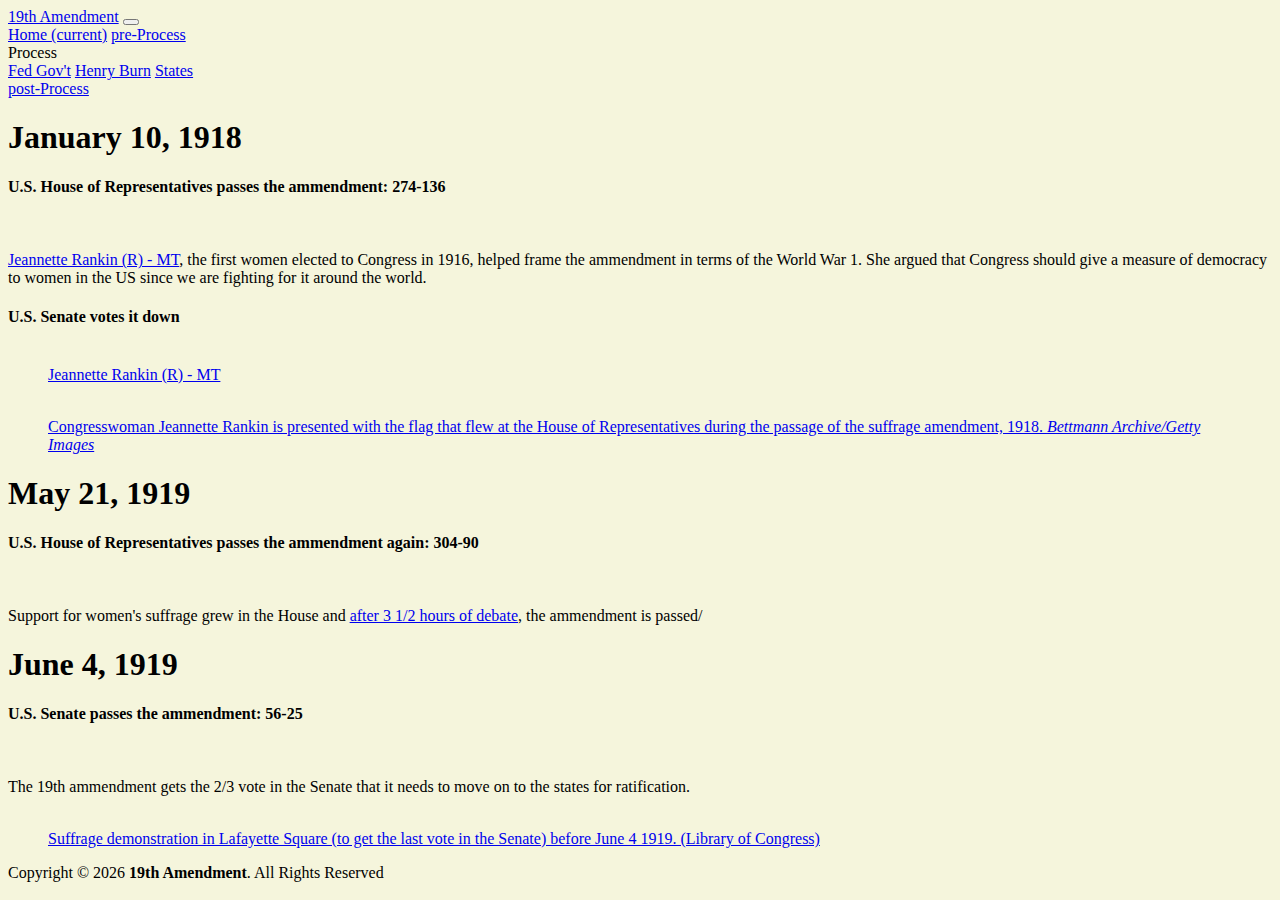
==== fed.html @ cd721db0 "completed fed tab" ====
<!DOCTYPE html>
<html>
<head>
    <meta charset="UTF-8">
    <meta name="viewport" content="width=device-width, initial-scale=1.0">
    <meta http-equiv="X-UA-Compatible" content="ie=edge">
    <title>19th Amendment</title>
    <link rel="stylesheet" href="styles.css">
    <link rel="stylesheet" href="https://cdn.jsdelivr.net/npm/bootstrap@4.5.3/dist/css/bootstrap.min.css" integrity="sha384-TX8t27EcRE3e/ihU7zmQxVncDAy5uIKz4rEkgIXeMed4M0jlfIDPvg6uqKI2xXr2" crossorigin="anonymous">
</head>
<body>
    <!-- Navbar -->
    <div class="shadow p-3 mb-5 bg-white rounded sticky-top">
        <nav class="navbar navbar-expand-lg navbar-light bg-light" style="background-color: transparent !important;">
            <a class="navbar-brand" href="index.html">19th Amendment</a>
            <button class="navbar-toggler" type="button" data-toggle="collapse" data-target="#navbarNavAltMarkup" aria-controls="navbarNavAltMarkup" aria-expanded="false" aria-label="Toggle navigation">
                <span class="navbar-toggler-icon"></span>
            </button>
            <div class="collapse navbar-collapse" id="navbarNavAltMarkup">
                <div class="navbar-nav">
                    <a class="nav-link active" href="index.html">Home <span class="sr-only">(current)</span></a>
                    <a class="nav-link" href="pre_process.html">pre-Process</a>
                    <div class="dropdown">
                        <a class="nav-link">Process</a>
                        <div class="dropdown-content">
                          <a href="fed.html">Fed Gov't</a>
                          <a href="harry.html">Henry Burn</a>
                          <a href="states.html">States</a>
                        </div>
                      </div>
                    <a class="nav-link" href="post_process.html">post-Process</a>
                </div>
            </div>
        </nav>
    </div>

    <!-- Section 1 -->
    <div class="jumbotron jumbotron-fluid" style="background-color: transparent !important">
      <div class="container">
          <div class="container">
              <div class="row">
                  <div class="col-8">
                    <h1 class="display-4">January 10, 1918</h1>
                    <h4>U.S. House of Representatives passes the ammendment: 274-136</h4>
                    <br>
                    <p class="lead"><a href="https://history.house.gov/People/Listing/R/RANKIN,-Jeannette-(R000055)/">Jeannette Rankin (R) - MT</a>, the first women elected to Congress in 1916, helped frame the ammendment in terms of the World War 1. She argued that Congress should give a measure of democracy to women in the US since we are fighting for it around the world.</p>
                    <h4>U.S. Senate votes it down</h4>
                  </div>
                  <div class="col">
                    <figure class="figure">
                      <img src="./static/img/rankin.jpg" height="350" alt="">
                      <figcaption class="figure-caption text-right"><a href="https://www.britannica.com/biography/Jeannette-Rankin">Jeannette Rankin (R) - MT</a></figcaption>
                    </figure>
                  </div>
              </div>
          </div>
      </div>
    </div>

    <!-- Section 2 -->
    <div class="jumbotron jumbotron-fluid" style="background-color: transparent !important">
      <div class="container">
          <div class="container">
              <div class="row">
                  <div class="col-7">
                    <figure class="figure">
                      <img src="./static/img/flew.webp" height="250" alt="">
                      <figcaption class="figure-caption text-left"><a href="https://www.history.com/news/19th-amendment-women-vote-timeline">Congresswoman Jeannette Rankin is presented with the flag that flew at the House of Representatives during the passage of the suffrage amendment, 1918.
                        <i>Bettmann Archive/Getty Images</i></a></figcaption>
                    </figure>
                  </div>
                  <div class="col-4">
                    <h1 class="display-4">May 21, 1919</h1>
                    <h4>U.S. House of Representatives passes the ammendment again: 304-90</h4>
                    <br>
                    <p class="lead">Support for women's suffrage grew in the House and <a href="https://www.nps.gov/subjects/womenshistory/womens-suffrage-timeline.htm">after 3 1/2 hours of debate</a>, the ammendment is passed/</p>
                  </div>
              </div>
          </div>
      </div>
    </div>

    <!-- Section 3 -->
    <div class="jumbotron jumbotron-fluid" style="background-color: transparent !important">
      <div class="container">
          <div class="container">
              <div class="row">
                  <div class="col-7">
                    <h1 class="display-4">June 4, 1919</h1>
                    <h4>U.S. Senate passes the ammendment: 56-25</h4>
                    <br>
                    <p class="lead">The 19th ammendment gets the 2/3 vote in the Senate that it needs to move on to the states for ratification.</p>
                  </div>
                  <div class="col-4">
                    <figure class="figure">
                      <img src="./static/img/protest.jpg" height="250" alt="">
                      <figcaption class="figure-caption text-right"><a href="https://www.nps.gov/subjects/womenshistory/womens-suffrage-timeline.htm">Suffrage demonstration in Lafayette Square (to get the last vote in the Senate) before June 4 1919. (Library of Congress)</a></figcaption>
                    </figure>
                  </div>
              </div>
          </div>
      </div>
    </div>

    <!-- ======= Footer ======= -->
    <footer id="footer">
      <div class="container d-md-flex py-4">
        <div class="mr-md-auto text-center text-md-left">
          <div class="copyright">
            Copyright &copy; <script>document.write(new Date().getFullYear())</script> <strong><span>19th Amendment</span></strong>. All Rights Reserved
          </div>
        </div>
      </div>
    </footer>

  </body>
  </html>
---- styles.css ----
body {
    background-color: beige !important;
}
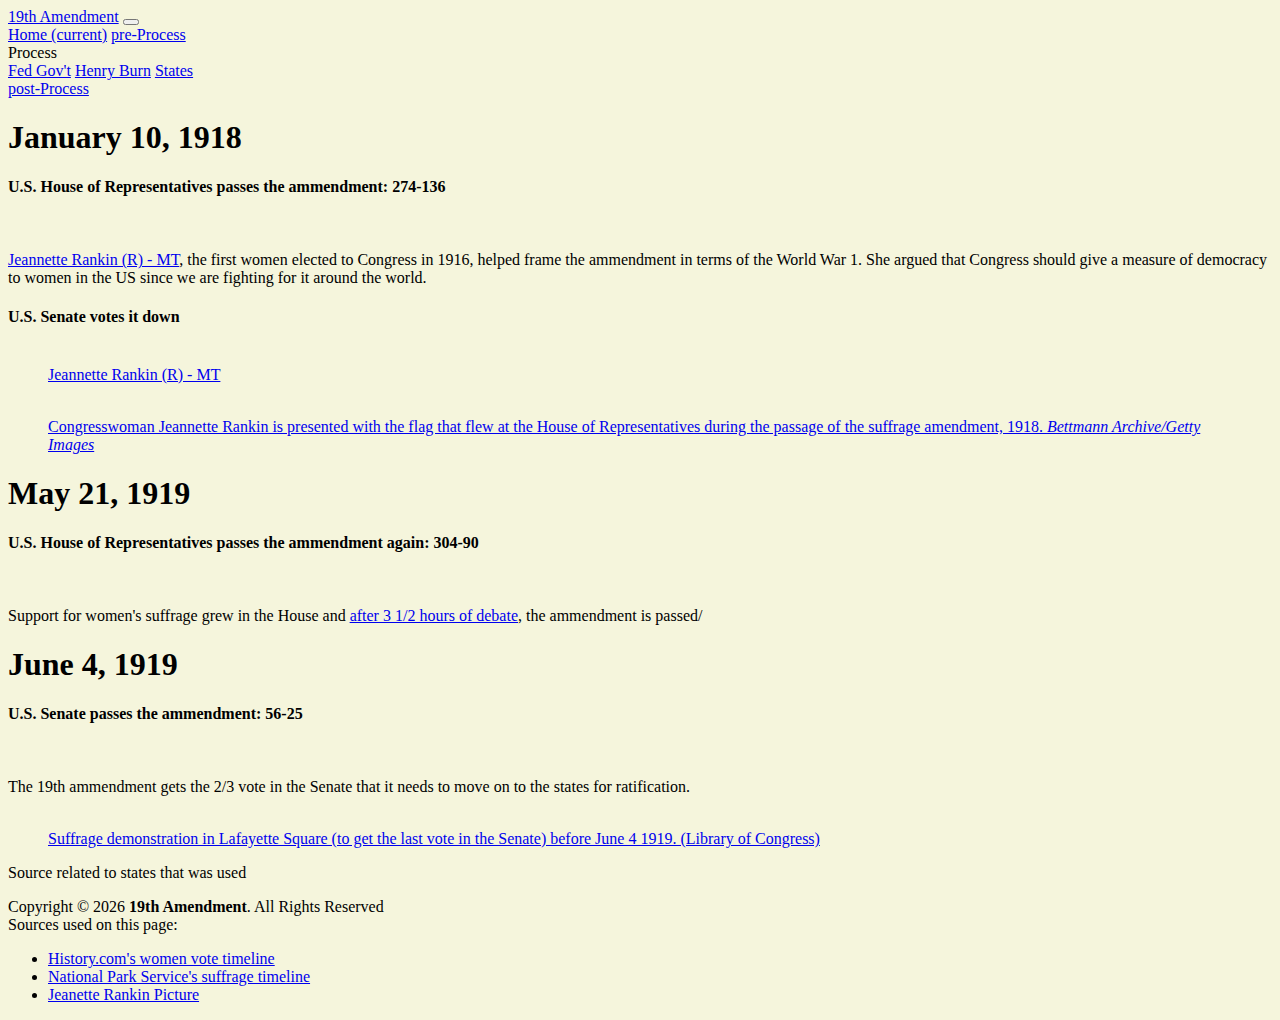
==== commit c89a1ec7: "completed fed tab[2]" ====
--- a/fed.html
+++ b/fed.html
@@ -102,6 +102,8 @@
       </div>
     </div>
 
+    <p>Source related to states that was used</p>
+
     <!-- ======= Footer ======= -->
     <footer id="footer">
       <div class="container d-md-flex py-4">
@@ -110,6 +112,14 @@
             Copyright &copy; <script>document.write(new Date().getFullYear())</script> <strong><span>19th Amendment</span></strong>. All Rights Reserved
           </div>
         </div>
+        <div class="mr-md-auto text-center text-md-left">
+          Sources used on this page:
+          <ul>
+            <li><a href="https://www.history.com/news/19th-amendment-women-vote-timeline">History.com's women vote timeline</a></li>
+            <li><a href="https://www.nps.gov/subjects/womenshistory/womens-suffrage-timeline.htm">National Park Service's suffrage timeline</a></li>
+            <li><a href="https://www.britannica.com/biography/Jeannette-Rankin">Jeanette Rankin Picture</a></li>
+          </ul>
+        </div>
       </div>
     </footer>
 
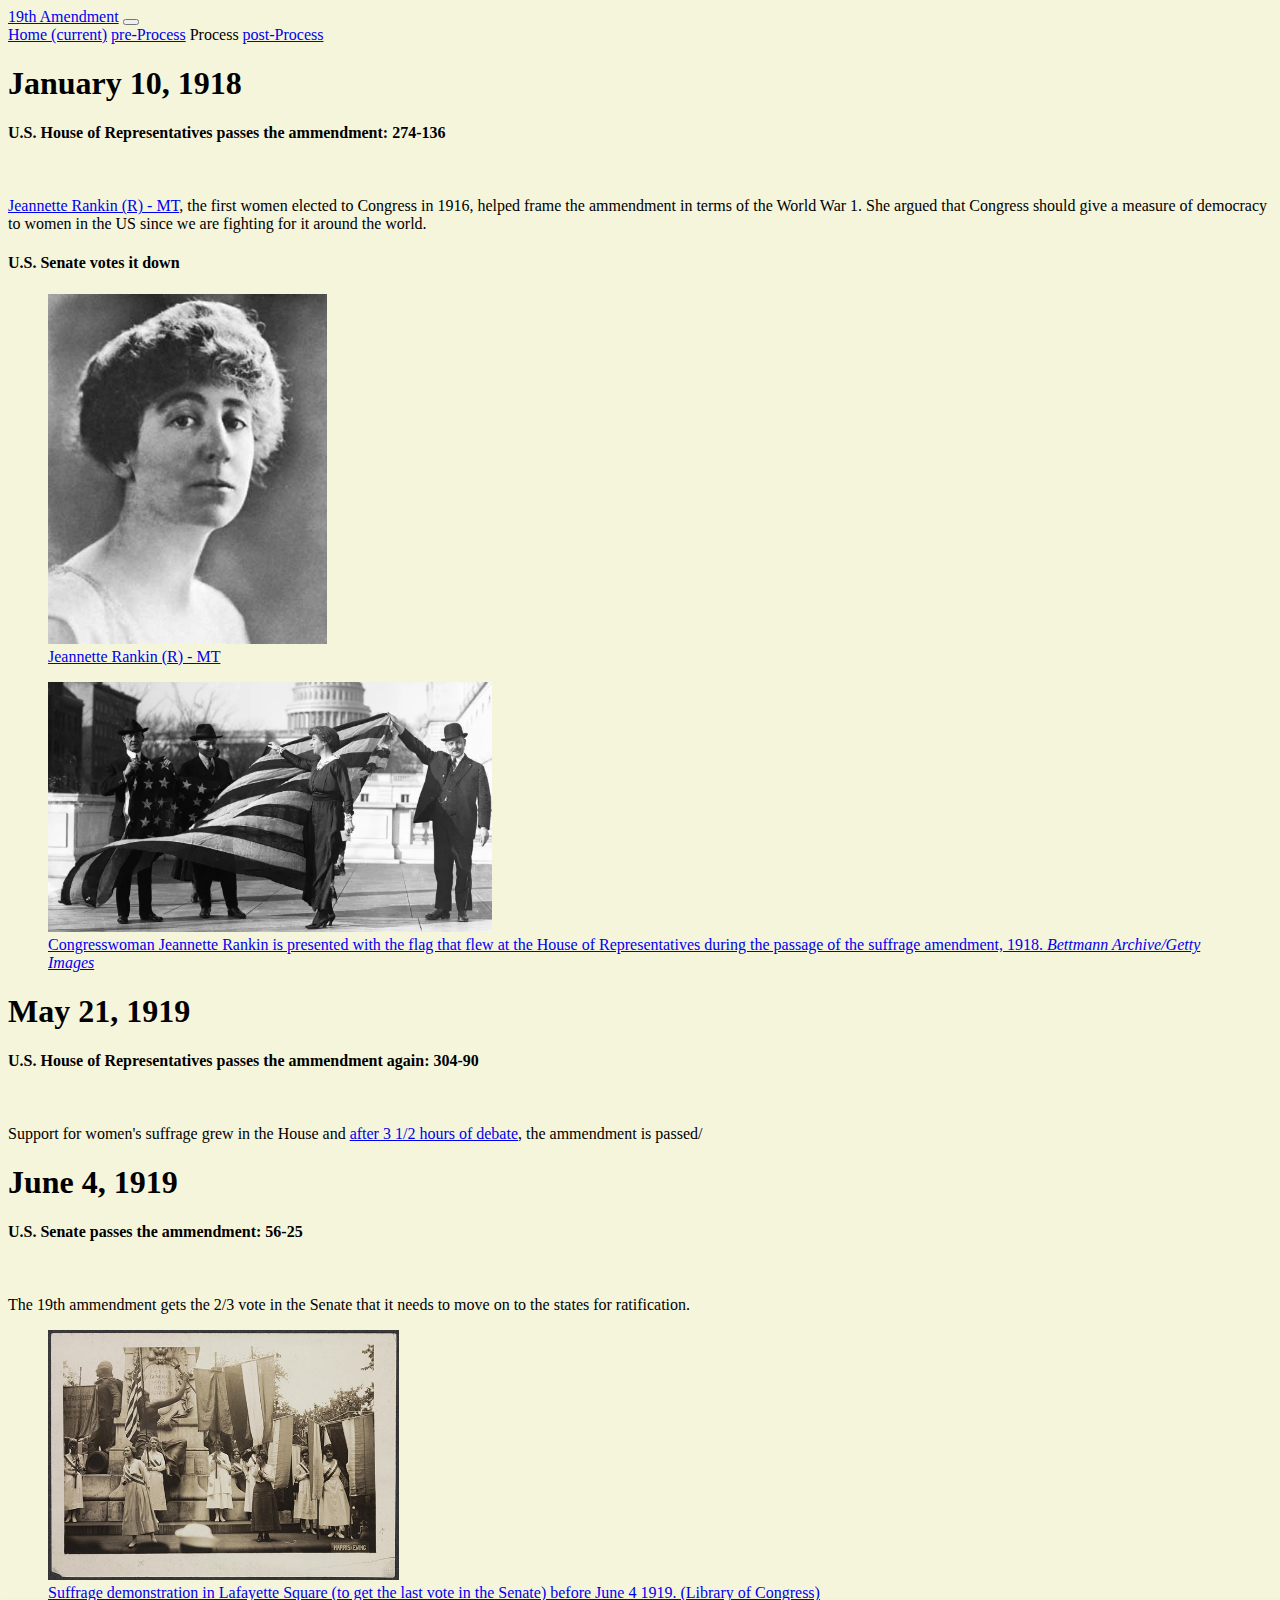
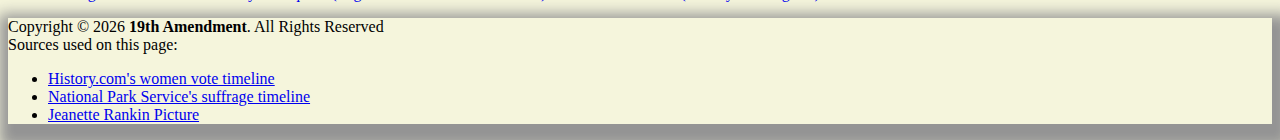
==== commit 38d203dd: "added pics to states tab" ====
--- a/fed.html
+++ b/fed.html
@@ -102,8 +102,6 @@
       </div>
     </div>
 
-    <p>Source related to states that was used</p>
-
     <!-- ======= Footer ======= -->
     <footer id="footer">
       <div class="container d-md-flex py-4">
--- a/styles.css
+++ b/styles.css
@@ -1,3 +1,41 @@
 body {
     background-color: beige !important;
-}+}
+.dropdown {
+    position: relative;
+    display: inline-block;
+  }
+  
+  .dropdown-content {
+    display: none;
+    position: absolute;
+    background-color: #f9f9f9;
+    min-width: 160px;
+    box-shadow: 0px 8px 16px 0px rgba(0,0,0,0.2);
+    z-index: 1;
+  }
+  
+  .dropdown-content a {
+    color: black;
+    padding: 12px 16px;
+    text-decoration: none;
+    display: block;
+  }
+  
+  .dropdown-content a:hover {background-color: #f1f1f1}
+  
+  .dropdown:hover .dropdown-content {
+    display: block;
+  }
+  
+  .dropdown:hover .dropbtn {
+    background-color: #3e8e41;
+  }
+
+  /*--------------------------------------------------------------
+  # Footer
+  --------------------------------------------------------------*/
+  #footer {
+    background-color: transparent !important;
+    box-shadow: 5px 10px 14px 14px #949494;
+    }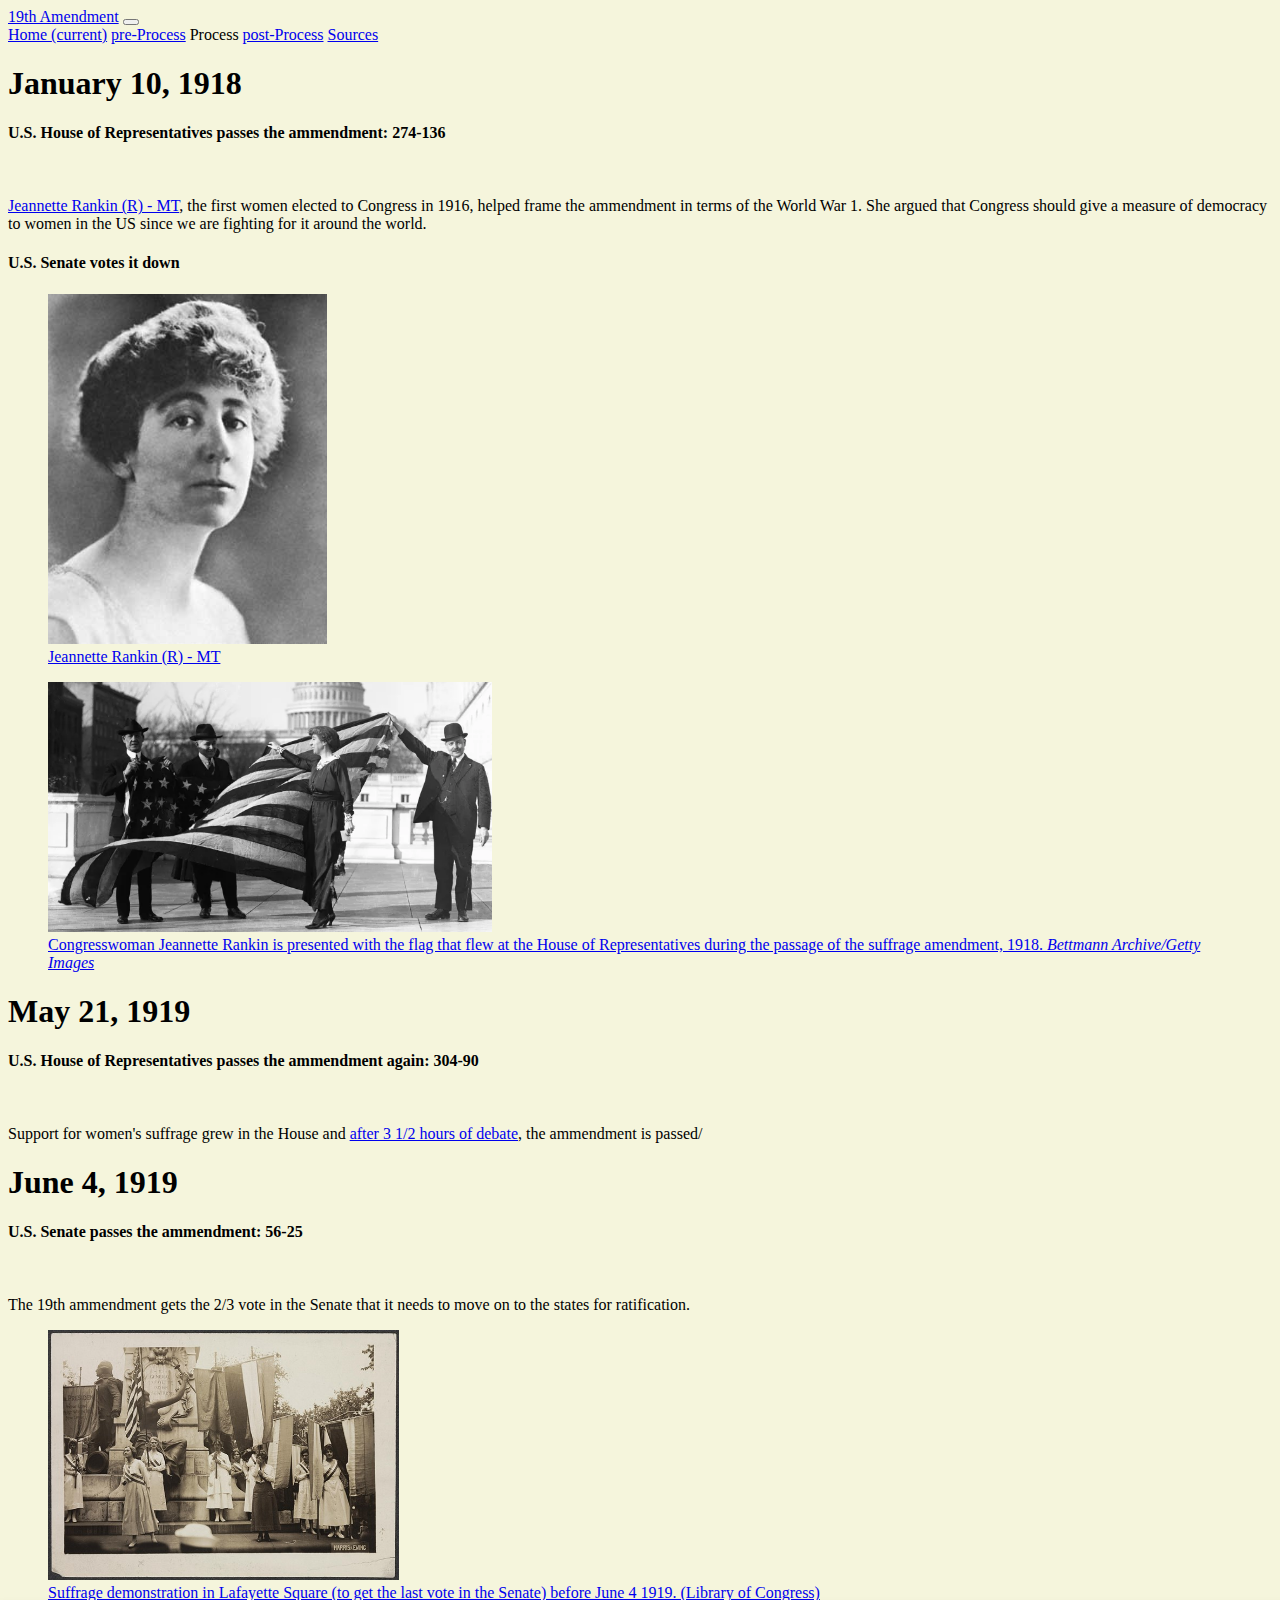
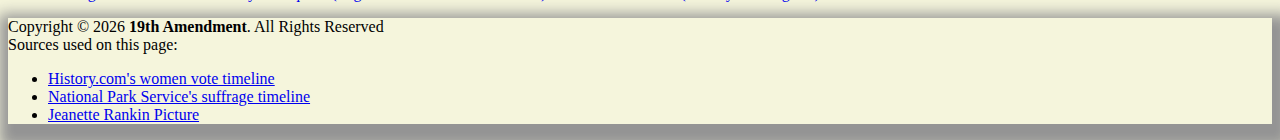
==== commit f55f23a8: "added sources page / fixed nav bar active tag" ====
--- a/fed.html
+++ b/fed.html
@@ -18,10 +18,10 @@
             </button>
             <div class="collapse navbar-collapse" id="navbarNavAltMarkup">
                 <div class="navbar-nav">
-                    <a class="nav-link active" href="index.html">Home <span class="sr-only">(current)</span></a>
+                    <a class="nav-link" href="index.html">Home <span class="sr-only">(current)</span></a>
                     <a class="nav-link" href="pre_process.html">pre-Process</a>
                     <div class="dropdown">
-                        <a class="nav-link">Process</a>
+                        <a class="nav-link active">Process</a>
                         <div class="dropdown-content">
                           <a href="fed.html">Fed Gov't</a>
                           <a href="harry.html">Henry Burn</a>
@@ -29,6 +29,7 @@
                         </div>
                       </div>
                     <a class="nav-link" href="post_process.html">post-Process</a>
+                    <a class="nav-link" href="sources.html">Sources</a>
                 </div>
             </div>
         </nav>
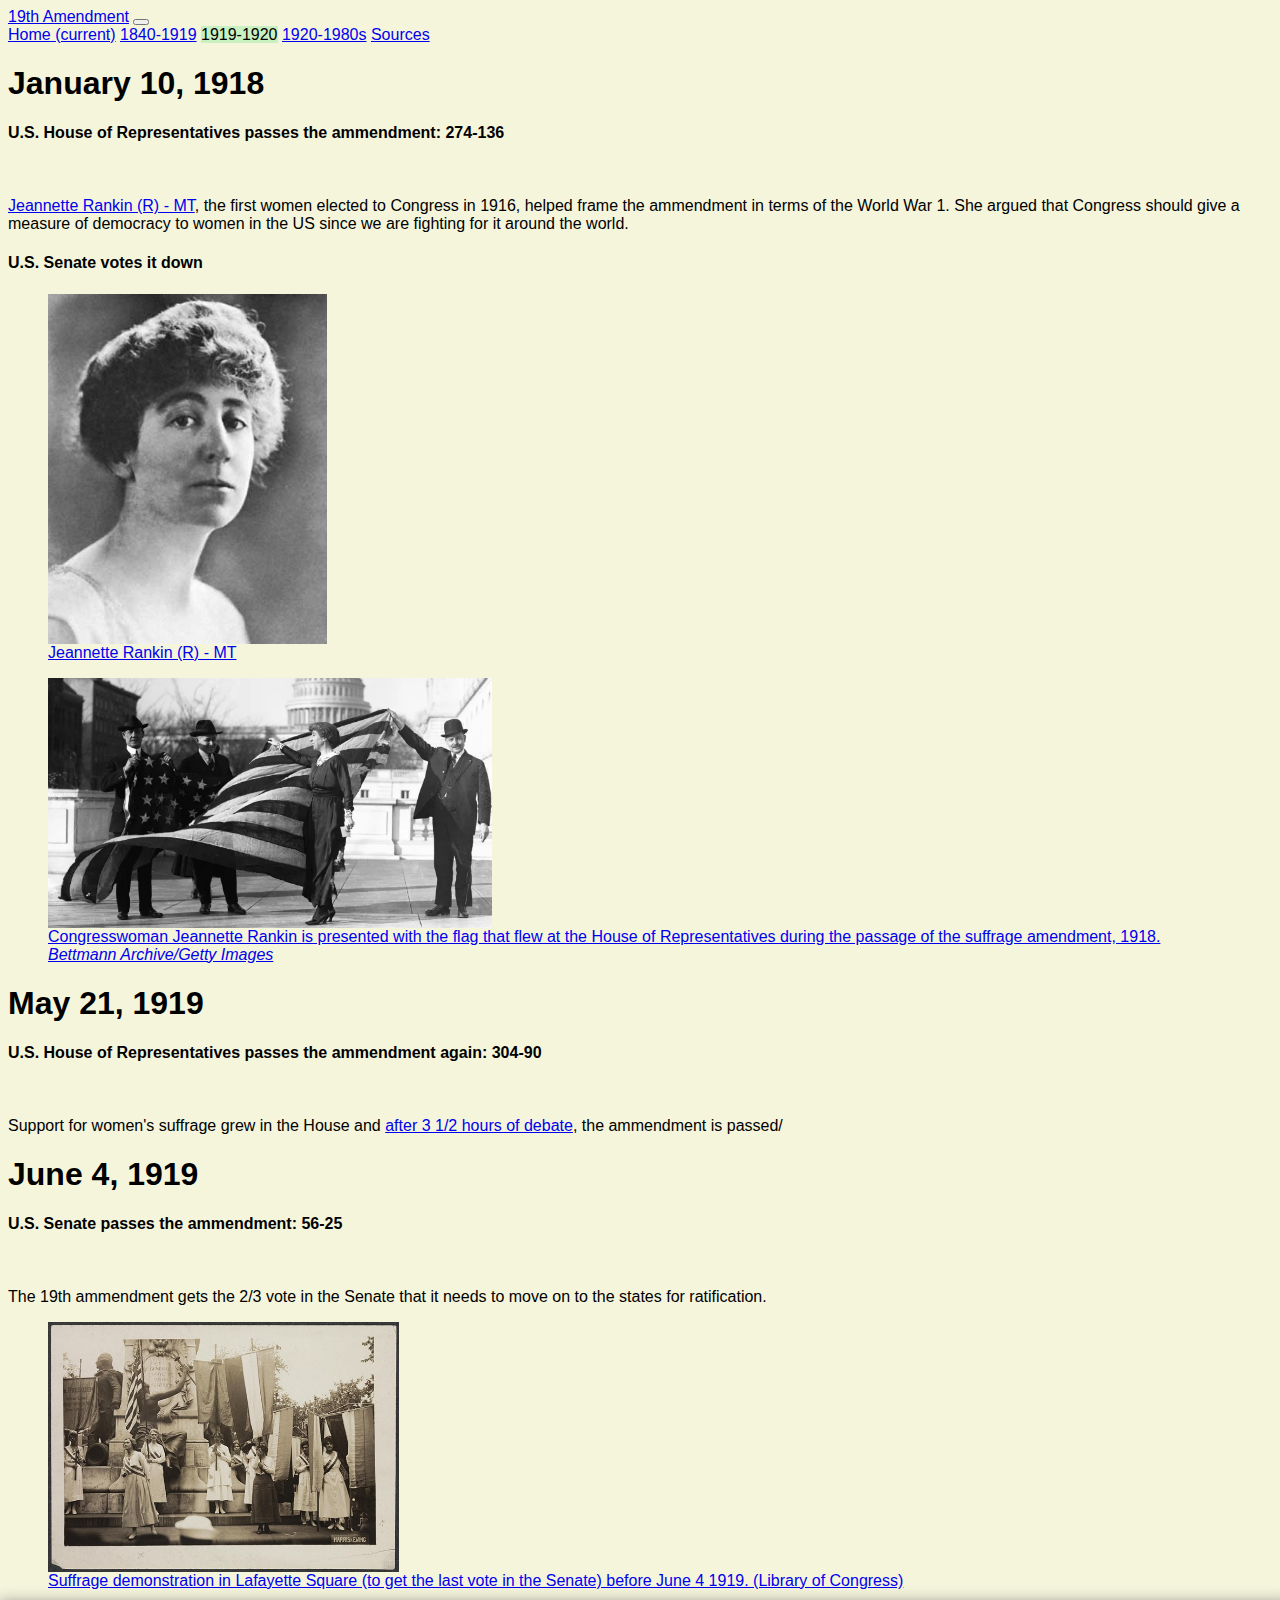
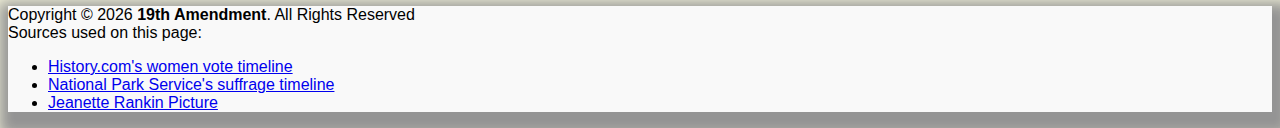
==== commit e8ff1546: "fixed tab titles" ====
--- a/fed.html
+++ b/fed.html
@@ -18,19 +18,19 @@
             </button>
             <div class="collapse navbar-collapse" id="navbarNavAltMarkup">
                 <div class="navbar-nav">
-                    <a class="nav-link" href="index.html">Home <span class="sr-only">(current)</span></a>
-                    <a class="nav-link" href="pre_process.html">pre-Process</a>
-                    <div class="dropdown">
-                        <a class="nav-link active">Process</a>
-                        <div class="dropdown-content">
-                          <a href="fed.html">Fed Gov't</a>
-                          <a href="harry.html">Henry Burn</a>
-                          <a href="states.html">States</a>
-                        </div>
+                  <a class="nav-link" href="index.html">Home <span class="sr-only">(current)</span></a>
+                  <a class="nav-link" href="pre_process.html">1840-1919</a>
+                  <div class="dropdown">
+                      <a class="nav-link active">1919-1920</a>
+                      <div class="dropdown-content">
+                        <a href="fed.html">Fed Gov't</a>
+                        <a href="harry.html">Harry Burn</a>
+                        <a href="states.html">States</a>
                       </div>
-                    <a class="nav-link" href="post_process.html">post-Process</a>
-                    <a class="nav-link" href="sources.html">Sources</a>
-                </div>
+                    </div>
+                  <a class="nav-link" href="post_process.html">1920-1980s</a>
+                  <a class="nav-link" href="sources.html">Sources</a>
+              </div>
             </div>
         </nav>
     </div>
--- a/styles.css
+++ b/styles.css
@@ -32,10 +32,74 @@
     background-color: #3e8e41;
   }
 
+  /* SLIDESHOW */
+  * {box-sizing:border-box}
+
+  * {box-sizing: border-box;}
+  body {font-family: Verdana, sans-serif;}
+  .mySlides {display: none;}
+  img {vertical-align: middle;}
+  
+  /* Slideshow container */
+  .slideshow-container {
+    max-width: 1000px;
+    position: relative;
+    margin: auto;
+  }
+  
+  /* Caption text */
+  .text {
+    color: #f2f2f2;
+    font-size: 15px;
+    padding: 8px 12px;
+    position: absolute;
+    bottom: 8px;
+    width: 100%;
+    text-align: center;
+  }
+  
+  /* The dots/bullets/indicators */
+  .dot {
+    height: 15px;
+    width: 15px;
+    margin: 0 2px;
+    background-color: #bbb;
+    border-radius: 50%;
+    display: inline-block;
+    transition: background-color 0.6s ease;
+  }
+  
+  .active {
+    background-color: #c9f0c1;
+  }
+  
+  /* Fading animation */
+  .fade {
+    -webkit-animation-name: fade;
+    -webkit-animation-duration: 4.5s;
+    animation-name: fade;
+    animation-duration: 4.5s;
+  }
+  
+  @-webkit-keyframes fade {
+    from {opacity: .4} 
+    to {opacity: 1}
+  }
+  
+  @keyframes fade {
+    from {opacity: .4} 
+    to {opacity: 1}
+  }
+  
+  /* On smaller screens, decrease text size */
+  @media only screen and (max-width: 300px) {
+    .text {font-size: 11px}
+  }
+
   /*--------------------------------------------------------------
   # Footer
   --------------------------------------------------------------*/
   #footer {
-    background-color: transparent !important;
+    background-color: #f9f9f9;
     box-shadow: 5px 10px 14px 14px #949494;
     }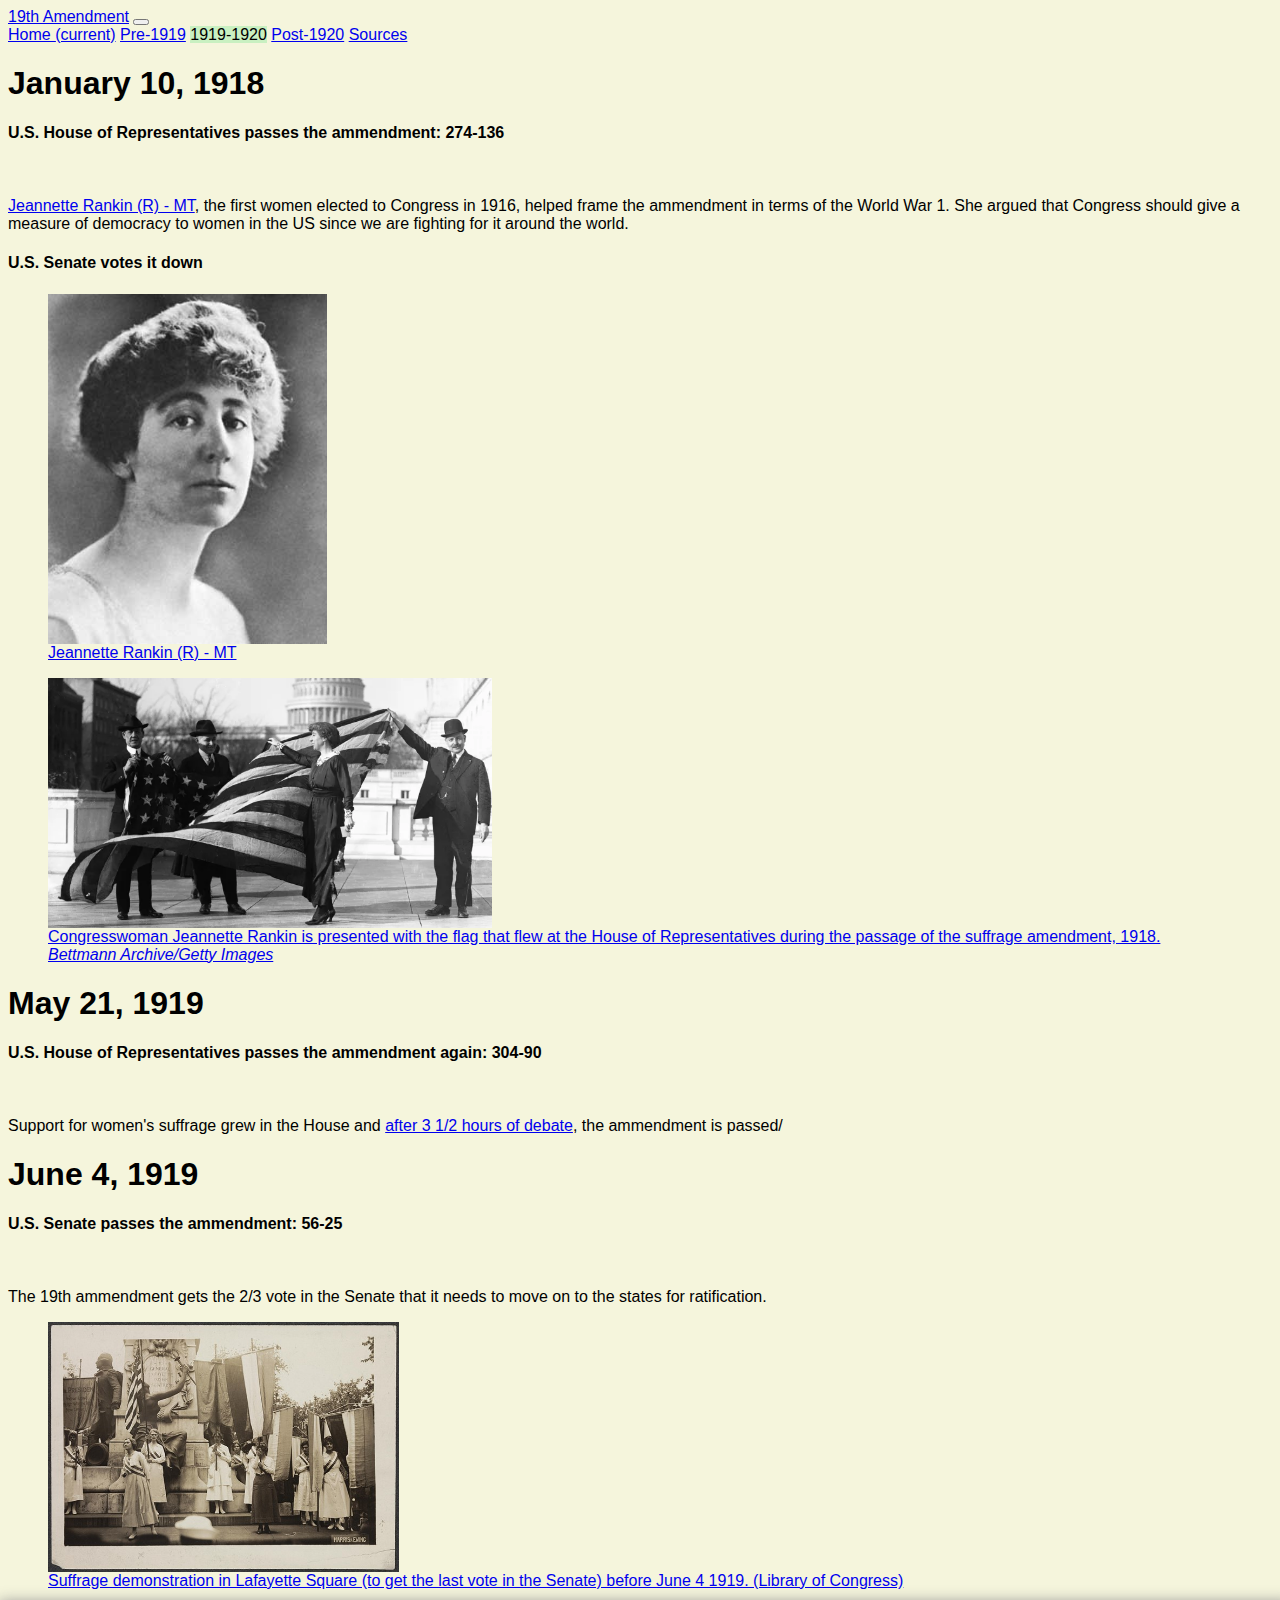
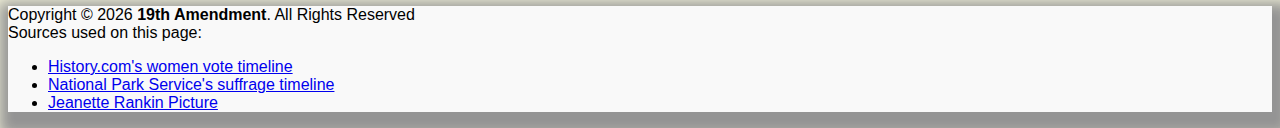
==== commit 711cc2af: "fixed tab titles" ====
--- a/fed.html
+++ b/fed.html
@@ -19,7 +19,7 @@
             <div class="collapse navbar-collapse" id="navbarNavAltMarkup">
                 <div class="navbar-nav">
                   <a class="nav-link" href="index.html">Home <span class="sr-only">(current)</span></a>
-                  <a class="nav-link" href="pre_process.html">1840-1919</a>
+                  <a class="nav-link" href="pre_process.html">Pre-1919</a>
                   <div class="dropdown">
                       <a class="nav-link active">1919-1920</a>
                       <div class="dropdown-content">
@@ -28,7 +28,7 @@
                         <a href="states.html">States</a>
                       </div>
                     </div>
-                  <a class="nav-link" href="post_process.html">1920-1980s</a>
+                  <a class="nav-link" href="post_process.html">Post-1920</a>
                   <a class="nav-link" href="sources.html">Sources</a>
               </div>
             </div>
